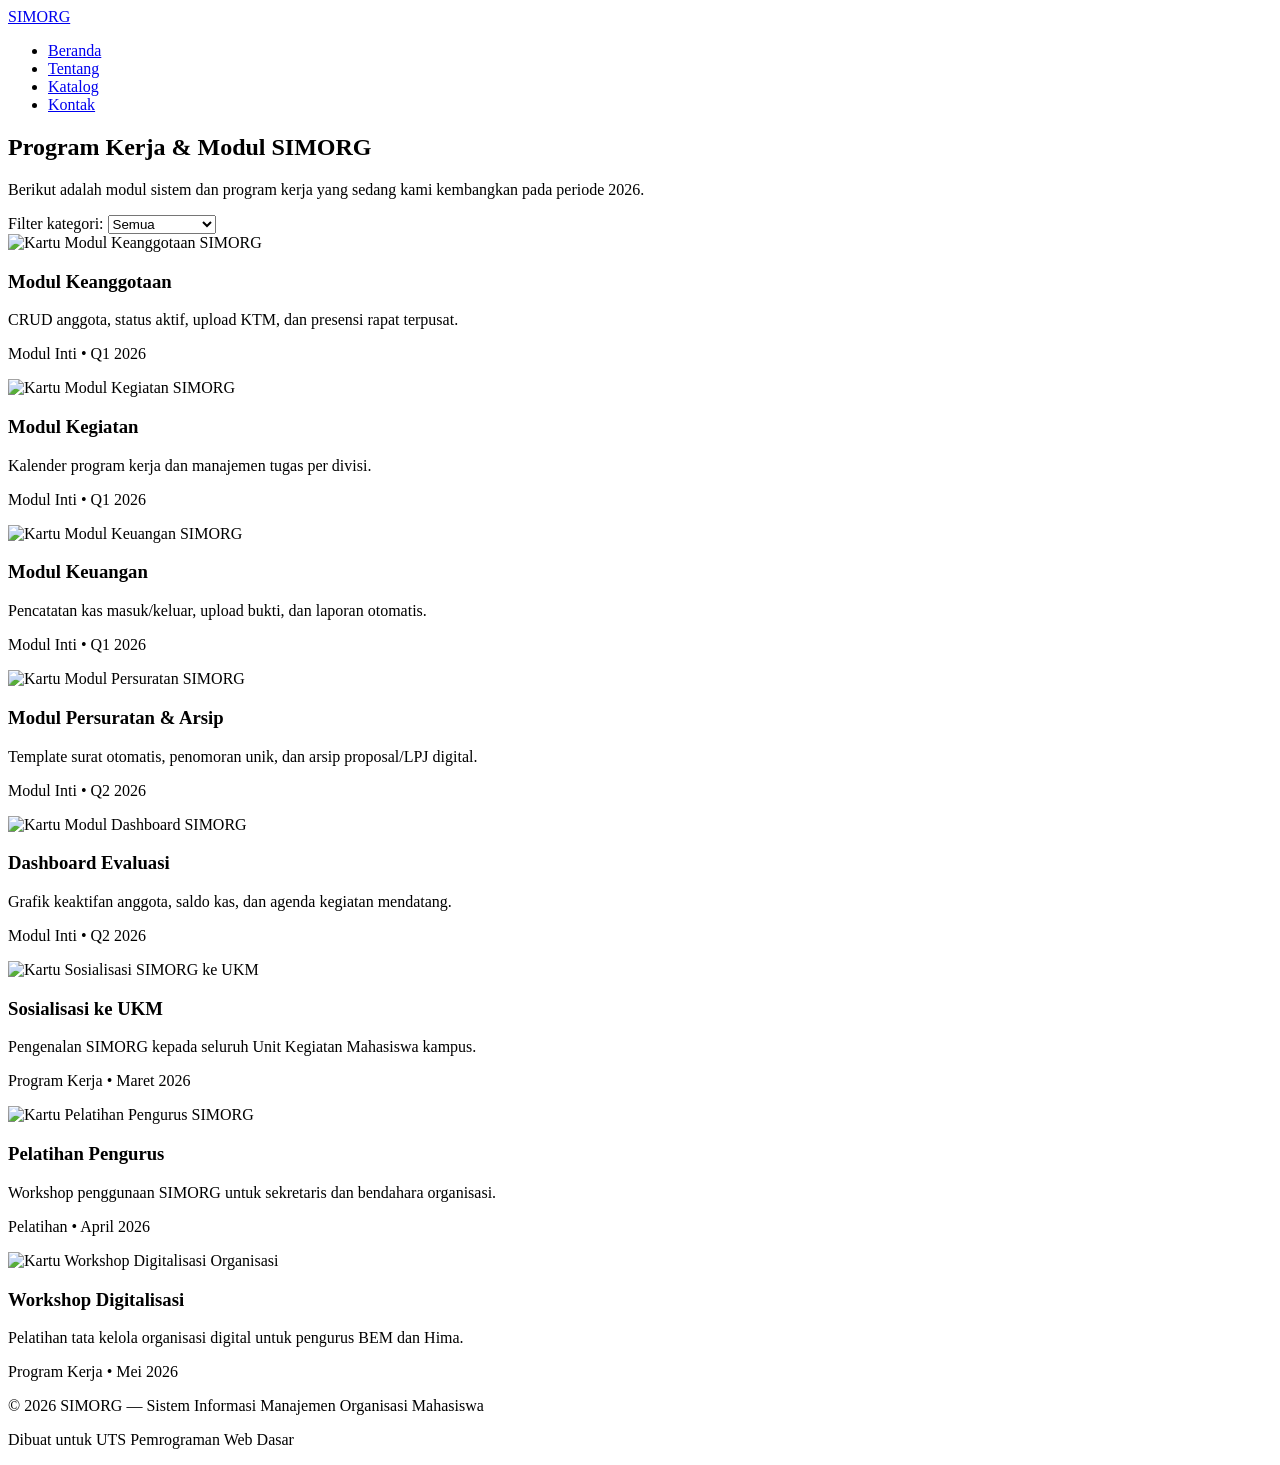
==== katalog.html @ 7e4ee8db "first commit struktur proyek simorg" ====
<!DOCTYPE html>
<html lang="id">
<head>
  <meta charset="UTF-8">
  <meta name="viewport" content="width=device-width, initial-scale=1.0">
  <title>SIMORG — Katalog Program Kerja</title>
  <link rel="preconnect" href="https://fonts.googleapis.com">
  <link rel="preconnect" href="https://fonts.gstatic.com" crossorigin>
  <link href="https://fonts.googleapis.com/css2?family=Inter:wght@400;500;600&family=Poppins:wght@600;700&display=swap" rel="stylesheet">
  <link rel="stylesheet" href="css/style.css">
</head>
<body>

  <header class="site-header">
    <div class="container nav-wrapper">
      <a href="index.html" class="logo">SIMORG</a>
      <nav aria-label="Navigasi utama">
        <ul class="nav-list">
          <li><a href="index.html" class="nav-link">Beranda</a></li>
          <li><a href="tentang.html" class="nav-link">Tentang</a></li>
          <li><a href="katalog.html" class="nav-link active">Katalog</a></li>
          <li><a href="kontak.html" class="nav-link">Kontak</a></li>
        </ul>
      </nav>
    </div>
  </header>

  <main>
    <section class="section">
      <div class="container">
        <h1 class="page-title">Program Kerja &amp; Modul SIMORG</h1>
        <p class="section-text">Berikut adalah modul sistem dan program kerja yang sedang kami kembangkan pada periode 2026.</p>

        <div class="filter-bar">
          <label for="filterKategori">Filter kategori:</label>
          <select id="filterKategori">
            <option value="semua">Semua</option>
            <option value="Modul Inti">Modul Inti</option>
            <option value="Program Kerja">Program Kerja</option>
            <option value="Pelatihan">Pelatihan</option>
          </select>
        </div>

        <div class="catalog-grid" id="catalogGrid">
          <article class="catalog-card" data-kategori="Modul Inti">
            <img src="img/modul-keanggotaan.jpg" alt="Kartu Modul Keanggotaan SIMORG" class="catalog-img">
            <div class="catalog-body">
              <h3>Modul Keanggotaan</h3>
              <p>CRUD anggota, status aktif, upload KTM, dan presensi rapat terpusat.</p>
              <p class="catalog-meta">Modul Inti &bull; Q1 2026</p>
            </div>
          </article>
          <article class="catalog-card" data-kategori="Modul Inti">
            <img src="img/modul-kegiatan.jpg" alt="Kartu Modul Kegiatan SIMORG" class="catalog-img">
            <div class="catalog-body">
              <h3>Modul Kegiatan</h3>
              <p>Kalender program kerja dan manajemen tugas per divisi.</p>
              <p class="catalog-meta">Modul Inti &bull; Q1 2026</p>
            </div>
          </article>
          <article class="catalog-card" data-kategori="Modul Inti">
            <img src="img/modul-keuangan.jpg" alt="Kartu Modul Keuangan SIMORG" class="catalog-img">
            <div class="catalog-body">
              <h3>Modul Keuangan</h3>
              <p>Pencatatan kas masuk/keluar, upload bukti, dan laporan otomatis.</p>
              <p class="catalog-meta">Modul Inti &bull; Q1 2026</p>
            </div>
          </article>
          <article class="catalog-card" data-kategori="Modul Inti">
            <img src="img/modul-persuratan.jpg" alt="Kartu Modul Persuratan SIMORG" class="catalog-img">
            <div class="catalog-body">
              <h3>Modul Persuratan &amp; Arsip</h3>
              <p>Template surat otomatis, penomoran unik, dan arsip proposal/LPJ digital.</p>
              <p class="catalog-meta">Modul Inti &bull; Q2 2026</p>
            </div>
          </article>
          <article class="catalog-card" data-kategori="Modul Inti">
            <img src="img/modul-dashboard.jpg" alt="Kartu Modul Dashboard SIMORG" class="catalog-img">
            <div class="catalog-body">
              <h3>Dashboard Evaluasi</h3>
              <p>Grafik keaktifan anggota, saldo kas, dan agenda kegiatan mendatang.</p>
              <p class="catalog-meta">Modul Inti &bull; Q2 2026</p>
            </div>
          </article>
          <article class="catalog-card" data-kategori="Program Kerja">
            <img src="img/proker-sosialisasi.jpg" alt="Kartu Sosialisasi SIMORG ke UKM" class="catalog-img">
            <div class="catalog-body">
              <h3>Sosialisasi ke UKM</h3>
              <p>Pengenalan SIMORG kepada seluruh Unit Kegiatan Mahasiswa kampus.</p>
              <p class="catalog-meta">Program Kerja &bull; Maret 2026</p>
            </div>
          </article>
          <article class="catalog-card" data-kategori="Pelatihan">
            <img src="img/proker-pelatihan.jpg" alt="Kartu Pelatihan Pengurus SIMORG" class="catalog-img">
            <div class="catalog-body">
              <h3>Pelatihan Pengurus</h3>
              <p>Workshop penggunaan SIMORG untuk sekretaris dan bendahara organisasi.</p>
              <p class="catalog-meta">Pelatihan &bull; April 2026</p>
            </div>
          </article>
          <article class="catalog-card" data-kategori="Program Kerja">
            <img src="img/proker-workshop.jpg" alt="Kartu Workshop Digitalisasi Organisasi" class="catalog-img">
            <div class="catalog-body">
              <h3>Workshop Digitalisasi</h3>
              <p>Pelatihan tata kelola organisasi digital untuk pengurus BEM dan Hima.</p>
              <p class="catalog-meta">Program Kerja &bull; Mei 2026</p>
            </div>
          </article>
        </div>
      </div>
    </section>
  </main>

  <footer class="site-footer">
    <div class="container footer-content">
      <p>&copy; 2026 SIMORG — Sistem Informasi Manajemen Organisasi Mahasiswa</p>
      <p>Dibuat untuk UTS Pemrograman Web Dasar</p>
    </div>
  </footer>

  <script src="js/script.js"></script>
</body>
</html>
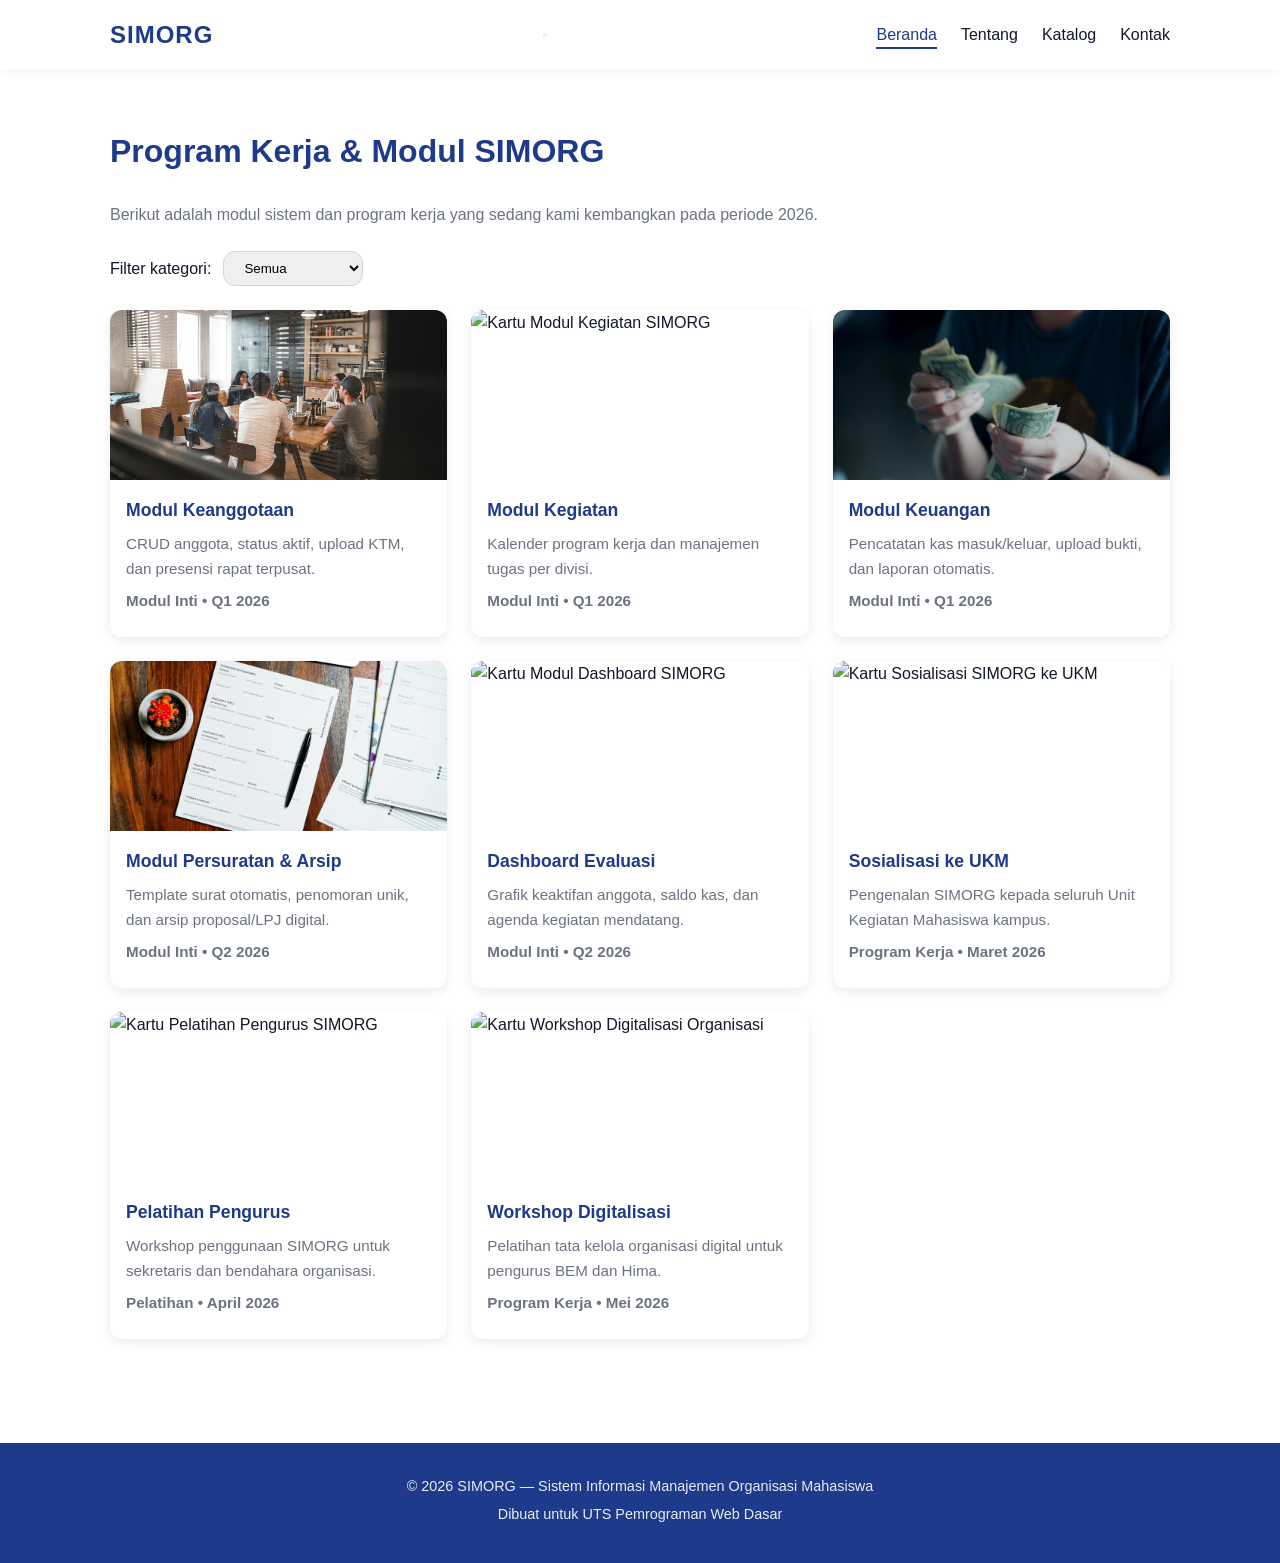
==== commit dfb557e4: "Update navigation links and add hamburger button" ====
--- a/katalog.html
+++ b/katalog.html
@@ -11,14 +11,23 @@
 </head>
 <body>
 
-  <header class="site-header">
+ <header class="site-header">
     <div class="container nav-wrapper">
       <a href="index.html" class="logo">SIMORG</a>
-      <nav aria-label="Navigasi utama">
+
+      <!-- TOMBOL HAMBURGER (BARU) -->
+      <button class="nav-toggle" id="navToggle" aria-label="Buka menu navigasi" aria-expanded="false" aria-controls="navMenu">
+        <span class="hamburger-line"></span>
+        <span class="hamburger-line"></span>
+        <span class="hamburger-line"></span>
+      </button>
+
+      <!-- NAV DIBERI ID (BARU) -->
+      <nav id="navMenu" aria-label="Navigasi utama">
         <ul class="nav-list">
-          <li><a href="index.html" class="nav-link">Beranda</a></li>
+          <li><a href="index.html" class="nav-link active">Beranda</a></li>
           <li><a href="tentang.html" class="nav-link">Tentang</a></li>
-          <li><a href="katalog.html" class="nav-link active">Katalog</a></li>
+          <li><a href="katalog.html" class="nav-link">Katalog</a></li>
           <li><a href="kontak.html" class="nav-link">Kontak</a></li>
         </ul>
       </nav>
@@ -120,4 +129,4 @@
 
   <script src="js/script.js"></script>
 </body>
-</html>+</html>
--- a/css/style.css
+++ b/css/style.css
@@ -0,0 +1,518 @@
+/* ========== VARIABEL CSS ========== */
+:root {
+  --warna-utama: #1E3A8A;
+  --warna-utama-muda: #3B5BDB;
+  --warna-aksen: #22C55E;
+  --warna-latar: #F3F4F6;
+  --warna-putih: #FFFFFF;
+  --warna-teks: #111827;
+  --warna-teks-muda: #6B7280;
+  --font-judul: 'Poppins', sans-serif;
+  --font-body: 'Inter', sans-serif;
+  --radius: 12px;
+  --shadow: 0 4px 12px rgba(0, 0, 0, 0.08);
+}
+
+/* ========== RESET & DASAR ========== */
+* {
+  margin: 0;
+  padding: 0;
+  box-sizing: border-box;
+}
+
+html {
+  scroll-behavior: smooth;
+}
+
+body {
+  font-family: var(--font-body);
+  color: var(--warna-teks);
+  background-color: var(--warna-putih);
+  line-height: 1.6;
+}
+
+img {
+  max-width: 100%;
+  display: block;
+}
+
+a {
+  color: var(--warna-utama);
+  text-decoration: none;
+}
+
+.container {
+  width: 100%;
+  max-width: 1100px;
+  margin: 0 auto;
+  padding: 0 1.25rem;
+}
+
+/* ========== HEADER & NAVIGASI (FLEXBOX) ========== */
+.site-header {
+  background-color: var(--warna-putih);
+  box-shadow: 0 2px 8px rgba(0, 0, 0, 0.06);
+  position: sticky;
+  top: 0;
+  z-index: 100;
+}
+
+.nav-wrapper {
+  display: flex;
+  align-items: center;
+  justify-content: space-between;
+  padding: 1rem 1.25rem;
+}
+
+.logo {
+  font-family: var(--font-judul);
+  font-weight: 700;
+  font-size: 1.5rem;
+  color: var(--warna-utama);
+  letter-spacing: 1px;
+}
+
+.nav-list {
+  display: flex;
+  list-style: none;
+  gap: 1.5rem;
+}
+
+.nav-link {
+  font-weight: 500;
+  color: var(--warna-teks);
+  padding: 0.25rem 0;
+  transition: color 0.3s ease, border-bottom 0.3s ease;
+  border-bottom: 2px solid transparent;
+}
+
+.nav-link:hover {
+  color: var(--warna-utama);
+  border-bottom: 2px solid var(--warna-utama);
+}
+
+.nav-link.active {
+  color: var(--warna-utama);
+  border-bottom: 2px solid var(--warna-utama);
+}
+
+/* ========== HERO ========== */
+.hero {
+  background: linear-gradient(135deg, var(--warna-utama) 0%, var(--warna-utama-muda) 100%);
+  color: var(--warna-putih);
+  padding: 5rem 0;
+  text-align: center;
+  animation: fadeIn 1s ease;
+}
+
+.hero-content {
+  max-width: 800px;
+}
+
+.hero-title {
+  font-family: var(--font-judul);
+  font-size: 2.5rem;
+  margin-bottom: 1rem;
+  line-height: 1.2;
+}
+
+.hero-tagline {
+  font-size: 1.15rem;
+  margin-bottom: 2rem;
+  opacity: 0.95;
+}
+
+/* ========== TOMBOL ========== */
+.btn {
+  display: inline-block;
+  padding: 0.85rem 2rem;
+  border-radius: var(--radius);
+  font-weight: 600;
+  font-family: var(--font-body);
+  cursor: pointer;
+  border: none;
+  transition: background-color 0.3s ease, transform 0.2s ease;
+}
+
+.btn-primary {
+  background-color: var(--warna-aksen);
+  color: var(--warna-putih);
+}
+
+.btn-primary:hover {
+  background-color: #16A34A;
+  transform: translateY(-2px);
+}
+
+/* ========== SECTION ========== */
+.section {
+  padding: 3.5rem 0;
+}
+
+.section-alt {
+  background-color: var(--warna-latar);
+}
+
+.section-title {
+  font-family: var(--font-judul);
+  font-size: 1.75rem;
+  color: var(--warna-utama);
+  margin-bottom: 1rem;
+}
+
+.section-text {
+  margin-bottom: 1rem;
+  color: var(--warna-teks-muda);
+  max-width: 800px;
+}
+
+.page-title {
+  font-family: var(--font-judul);
+  font-size: 2rem;
+  color: var(--warna-utama);
+  margin-bottom: 1.5rem;
+}
+
+/* ========== UNGGULAN (GRID) ========== */
+.feature-grid {
+  display: grid;
+  grid-template-columns: repeat(3, 1fr);
+  gap: 1.5rem;
+  margin-top: 1.5rem;
+}
+
+.feature-card {
+  background-color: var(--warna-putih);
+  border-radius: var(--radius);
+  box-shadow: var(--shadow);
+  overflow: hidden;
+  transition: transform 0.3s ease, box-shadow 0.3s ease;
+}
+
+.feature-card:hover {
+  transform: translateY(-6px);
+  box-shadow: 0 10px 24px rgba(0, 0, 0, 0.12);
+}
+
+.feature-img {
+  width: 100%;
+  height: 180px;
+  object-fit: cover;
+}
+
+.feature-card h3 {
+  font-family: var(--font-judul);
+  font-size: 1.15rem;
+  color: var(--warna-utama);
+  padding: 1rem 1rem 0.5rem;
+}
+
+.feature-card p {
+  padding: 0 1rem 1.25rem;
+  color: var(--warna-teks-muda);
+  font-size: 0.95rem;
+}
+
+/* ========== TENTANG: DUA KOLOM ========== */
+.two-col {
+  display: grid;
+  grid-template-columns: 1fr 1fr;
+  gap: 2rem;
+}
+
+.mission-list {
+  list-style: disc;
+  padding-left: 1.25rem;
+  color: var(--warna-teks-muda);
+}
+
+.mission-list li {
+  margin-bottom: 0.5rem;
+}
+
+/* ========== TIM ========== */
+.team-grid {
+  display: grid;
+  grid-template-columns: repeat(3, 1fr);
+  gap: 1.5rem;
+  margin-top: 1.5rem;
+}
+
+.team-card {
+  background-color: var(--warna-putih);
+  border-radius: var(--radius);
+  box-shadow: var(--shadow);
+  padding: 1.5rem;
+  text-align: center;
+  transition: transform 0.3s ease;
+}
+
+.team-card:hover {
+  transform: translateY(-4px);
+}
+
+.team-img {
+  width: 120px;
+  height: 120px;
+  border-radius: 50%;
+  object-fit: cover;
+  margin: 0 auto 1rem;
+}
+
+.team-card h3 {
+  font-family: var(--font-judul);
+  font-size: 1.1rem;
+  color: var(--warna-utama);
+}
+
+.team-role {
+  color: var(--warna-teks-muda);
+  font-size: 0.9rem;
+}
+
+/* ========== TABEL ========== */
+.data-table {
+  width: 100%;
+  border-collapse: collapse;
+  background-color: var(--warna-putih);
+  border-radius: var(--radius);
+  overflow: hidden;
+  box-shadow: var(--shadow);
+}
+
+.data-table th,
+.data-table td {
+  padding: 0.85rem 1rem;
+  text-align: left;
+  border-bottom: 1px solid #E5E7EB;
+}
+
+.data-table thead {
+  background-color: var(--warna-utama);
+  color: var(--warna-putih);
+}
+
+.data-table tbody tr:hover {
+  background-color: #EFF6FF;
+}
+
+/* ========== KATALOG (GRID) ========== */
+.filter-bar {
+  margin: 1.5rem 0;
+  display: flex;
+  align-items: center;
+  gap: 0.75rem;
+  flex-wrap: wrap;
+}
+
+.filter-bar select {
+  padding: 0.5rem 1rem;
+  border-radius: var(--radius);
+  border: 1px solid #D1D5DB;
+  font-family: var(--font-body);
+}
+
+.catalog-grid {
+  display: grid;
+  grid-template-columns: repeat(3, 1fr);
+  gap: 1.5rem;
+}
+
+.catalog-card {
+  background-color: var(--warna-putih);
+  border-radius: var(--radius);
+  box-shadow: var(--shadow);
+  overflow: hidden;
+  transition: transform 0.3s ease, box-shadow 0.3s ease;
+}
+
+.catalog-card:hover {
+  transform: translateY(-6px);
+  box-shadow: 0 12px 28px rgba(0, 0, 0, 0.14);
+}
+
+.catalog-img {
+  width: 100%;
+  height: 170px;
+  object-fit: cover;
+}
+
+.catalog-body {
+  padding: 1rem;
+}
+
+.catalog-body h3 {
+  font-family: var(--font-judul);
+  font-size: 1.1rem;
+  color: var(--warna-utama);
+  margin-bottom: 0.5rem;
+}
+
+.catalog-body p {
+  color: var(--warna-teks-muda);
+  font-size: 0.95rem;
+  margin-bottom: 0.5rem;
+}
+
+.catalog-meta {
+  font-size: 0.85rem;
+  color: var(--warna-aksen);
+  font-weight: 600;
+}
+
+/* ========== KONTAK ========== */
+.contact-grid {
+  display: grid;
+  grid-template-columns: 1fr 1fr;
+  gap: 2rem;
+}
+
+.contact-info p {
+  margin-bottom: 1rem;
+  color: var(--warna-teks-muda);
+}
+
+.map-wrapper {
+  margin-top: 1rem;
+  border-radius: var(--radius);
+  overflow: hidden;
+  box-shadow: var(--shadow);
+}
+
+/* ========== FORMULIR ========== */
+.form-group {
+  margin-bottom: 1.25rem;
+}
+
+.form-group label {
+  display: block;
+  font-weight: 500;
+  margin-bottom: 0.4rem;
+  color: var(--warna-teks);
+}
+
+.form-group input,
+.form-group select,
+.form-group textarea {
+  width: 100%;
+  padding: 0.7rem 0.9rem;
+  border: 1px solid #D1D5DB;
+  border-radius: var(--radius);
+  font-family: var(--font-body);
+  font-size: 1rem;
+  transition: border-color 0.3s ease, box-shadow 0.3s ease;
+}
+
+.form-group input:focus,
+.form-group select:focus,
+.form-group textarea:focus {
+  outline: none;
+  border-color: var(--warna-utama);
+  box-shadow: 0 0 0 3px rgba(30, 58, 138, 0.15);
+}
+
+.error-msg {
+  display: block;
+  color: #DC2626;
+  font-size: 0.85rem;
+  margin-top: 0.3rem;
+  min-height: 1.1em;
+}
+
+.success-msg {
+  display: block;
+  color: var(--warna-aksen);
+  font-weight: 600;
+  margin-top: 1rem;
+  min-height: 1.2em;
+}
+
+/* ========== FOOTER ========== */
+.site-footer {
+  background-color: var(--warna-utama);
+  color: var(--warna-putih);
+  padding: 2rem 0;
+  margin-top: 3rem;
+  text-align: center;
+}
+
+.footer-content p {
+  font-size: 0.9rem;
+  opacity: 0.9;
+  margin-bottom: 0.3rem;
+}
+
+/* ========== ANIMASI KEYFRAMES ========== */
+@keyframes fadeIn {
+  from {
+    opacity: 0;
+    transform: translateY(20px);
+  }
+  to {
+    opacity: 1;
+    transform: translateY(0);
+  }
+}
+
+/* ========== MEDIA QUERY: DESKTOP ≥ 992px ========== */
+@media (min-width: 992px) {
+  .hero-title {
+    font-size: 3rem;
+  }
+  .catalog-grid {
+    grid-template-columns: repeat(3, 1fr);
+  }
+}
+
+/* ========== MEDIA QUERY: HP ≤ 600px ========== */
+@media (max-width: 600px) {
+  .nav-wrapper {
+    flex-direction: column;
+    align-items: flex-start;
+    gap: 0.75rem;
+  }
+
+  .nav-list {
+    flex-direction: column;
+    gap: 0.5rem;
+    width: 100%;
+  }
+
+  .nav-link {
+    display: block;
+    padding: 0.4rem 0;
+  }
+
+  .hero {
+    padding: 3rem 0;
+  }
+
+  .hero-title {
+    font-size: 1.75rem;
+  }
+
+  .hero-tagline {
+    font-size: 1rem;
+  }
+
+  .feature-grid,
+  .team-grid,
+  .catalog-grid,
+  .two-col,
+  .contact-grid {
+    grid-template-columns: 1fr;
+  }
+
+  .section {
+    padding: 2.5rem 0;
+  }
+
+  .data-table {
+    font-size: 0.85rem;
+  }
+
+  .data-table th,
+  .data-table td {
+    padding: 0.6rem 0.5rem;
+  }
+}
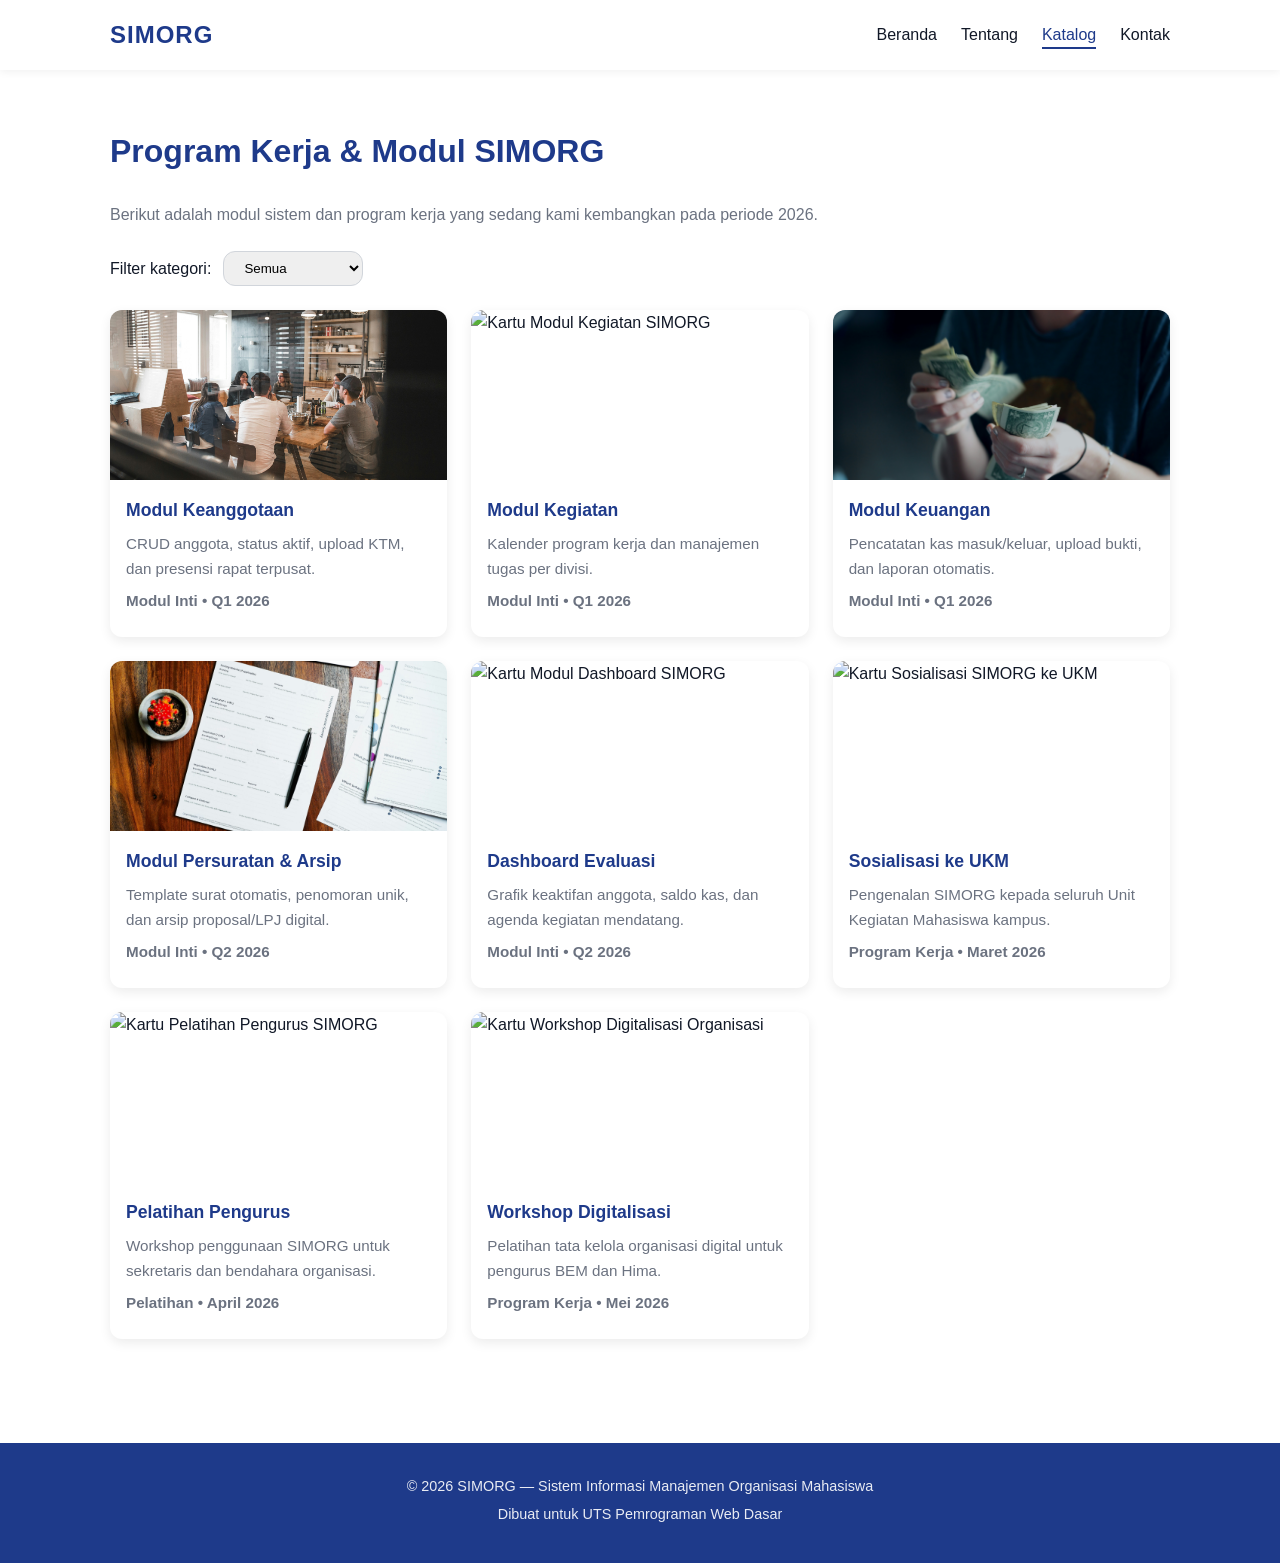
==== commit 571b133e: "Update navigation links for active states" ====
--- a/katalog.html
+++ b/katalog.html
@@ -25,9 +25,9 @@
       <!-- NAV DIBERI ID (BARU) -->
       <nav id="navMenu" aria-label="Navigasi utama">
         <ul class="nav-list">
-          <li><a href="index.html" class="nav-link active">Beranda</a></li>
+          <li><a href="index.html" class="nav-link">Beranda</a></li>
           <li><a href="tentang.html" class="nav-link">Tentang</a></li>
-          <li><a href="katalog.html" class="nav-link">Katalog</a></li>
+          <li><a href="katalog.html" class="nav-link active">Katalog</a></li>
           <li><a href="kontak.html" class="nav-link">Kontak</a></li>
         </ul>
       </nav>
--- a/css/style.css
+++ b/css/style.css
@@ -96,6 +96,39 @@
   border-bottom: 2px solid var(--warna-utama);
 }
 
+/* ========== TOMBOL HAMBURGER (BARU) ========== */
+.nav-toggle {
+  display: none;
+  flex-direction: column;
+  justify-content: space-between;
+  width: 32px;
+  height: 26px;
+  background: transparent;
+  border: none;
+  cursor: pointer;
+  padding: 0;
+}
+
+.hamburger-line {
+  display: block;
+  width: 100%;
+  height: 3px;
+  background-color: var(--warna-utama);
+  border-radius: 2px;
+  transition: transform 0.3s ease, opacity 0.3s ease;
+}
+
+/* Animasi saat menu terbuka: garis jadi silang (X) */
+.nav-toggle.open .hamburger-line:nth-child(1) {
+  transform: translateY(11px) rotate(45deg);
+}
+.nav-toggle.open .hamburger-line:nth-child(2) {
+  opacity: 0;
+}
+.nav-toggle.open .hamburger-line:nth-child(3) {
+  transform: translateY(-11px) rotate(-45deg);
+}
+
 /* ========== HERO ========== */
 .hero {
   background: linear-gradient(135deg, var(--warna-utama) 0%, var(--warna-utama-muda) 100%);
@@ -467,20 +500,48 @@
 /* ========== MEDIA QUERY: HP ≤ 600px ========== */
 @media (max-width: 600px) {
   .nav-wrapper {
-    flex-direction: column;
-    align-items: flex-start;
-    gap: 0.75rem;
+    flex-direction: row;
+    flex-wrap: wrap;
+    align-items: center;
+    justify-content: space-between;
+    gap: 0.5rem;
+  }
+
+  /* Tampilkan tombol hamburger di HP */
+  .nav-toggle {
+    display: flex;
+  }
+
+  /* Nav disembunyikan secara default di HP */
+  #navMenu {
+    width: 100%;
+    max-height: 0;
+    overflow: hidden;
+    transition: max-height 0.35s ease;
+  }
+
+  /* Saat menu dibuka, tampilkan dropdown */
+  #navMenu.open {
+    max-height: 300px;
   }
 
   .nav-list {
     flex-direction: column;
-    gap: 0.5rem;
+    gap: 0.25rem;
     width: 100%;
+    padding: 0.5rem 0;
   }
 
   .nav-link {
     display: block;
-    padding: 0.4rem 0;
+    padding: 0.6rem 0;
+    width: 100%;
+    border-bottom: 1px solid #E5E7EB;
+  }
+
+  .nav-link:hover,
+  .nav-link.active {
+    border-bottom: 1px solid var(--warna-utama);
   }
 
   .hero {
@@ -515,4 +576,4 @@
   .data-table td {
     padding: 0.6rem 0.5rem;
   }
-}+}
